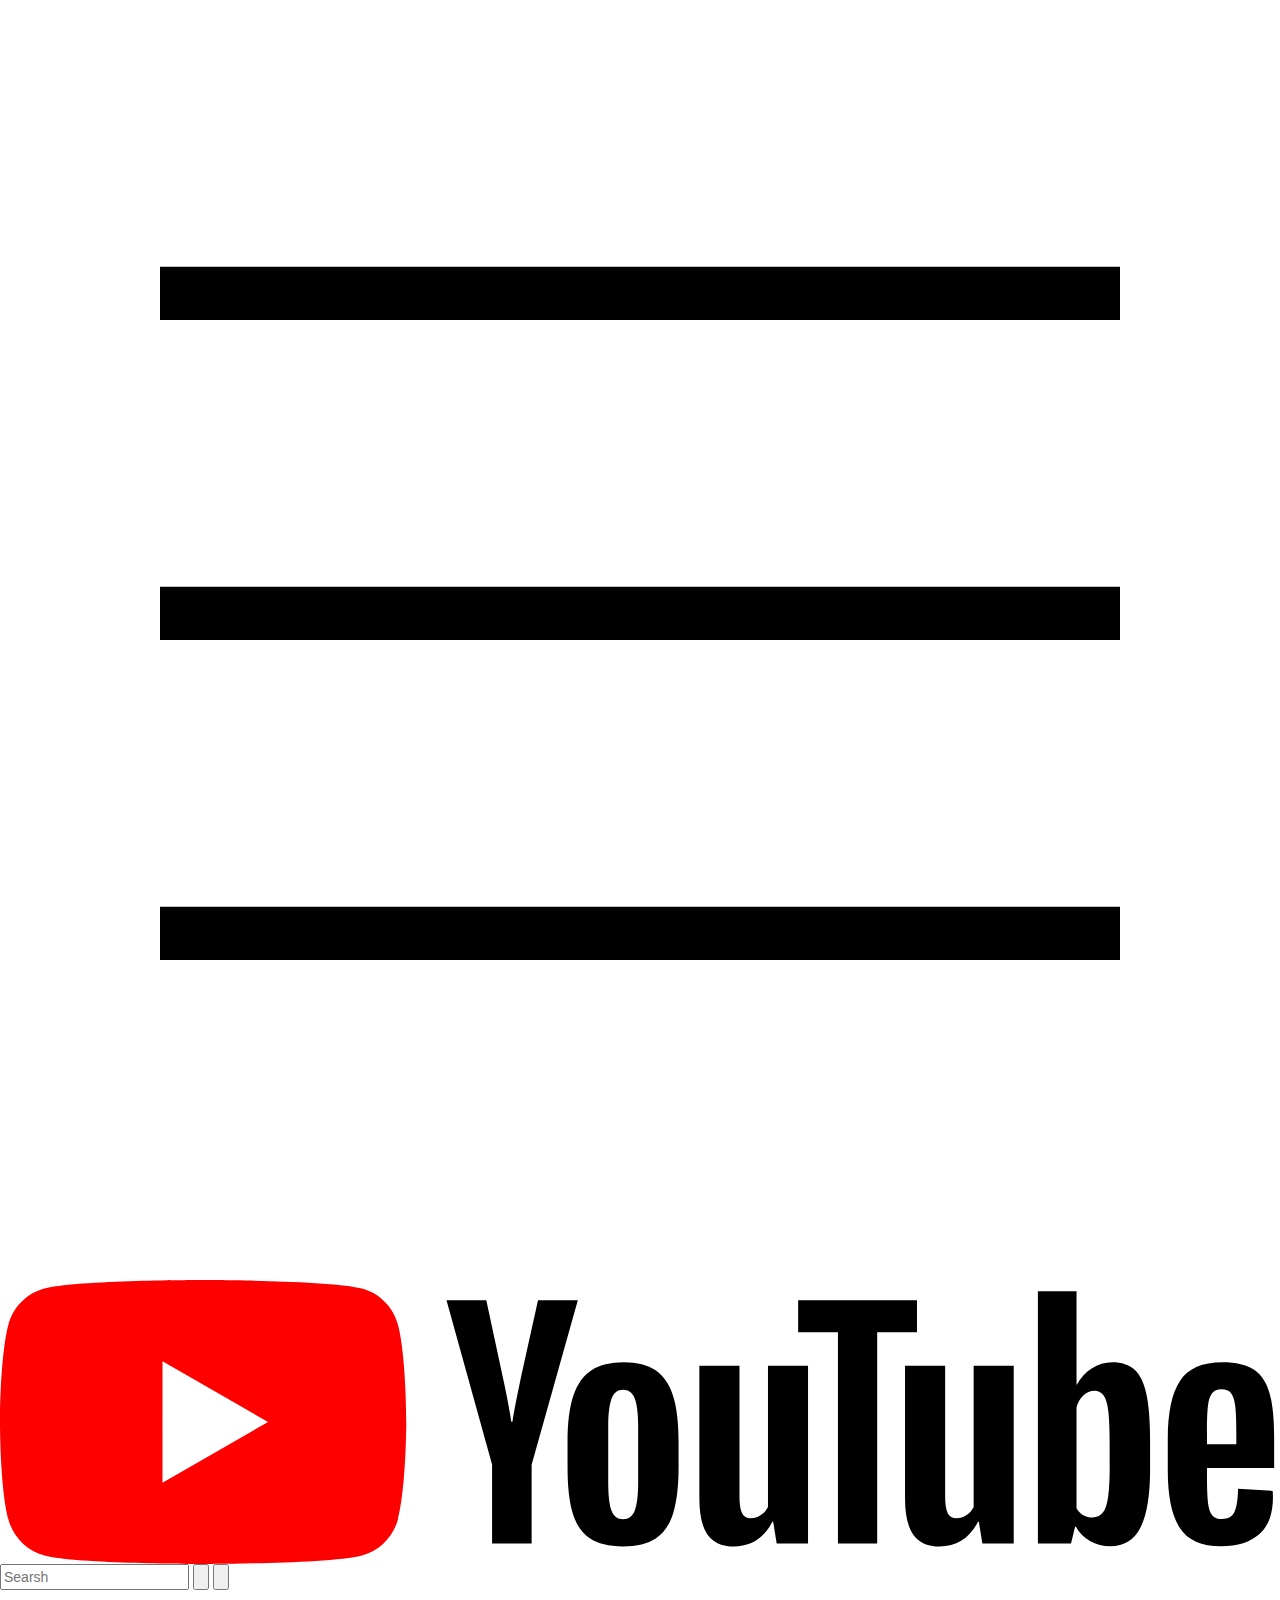
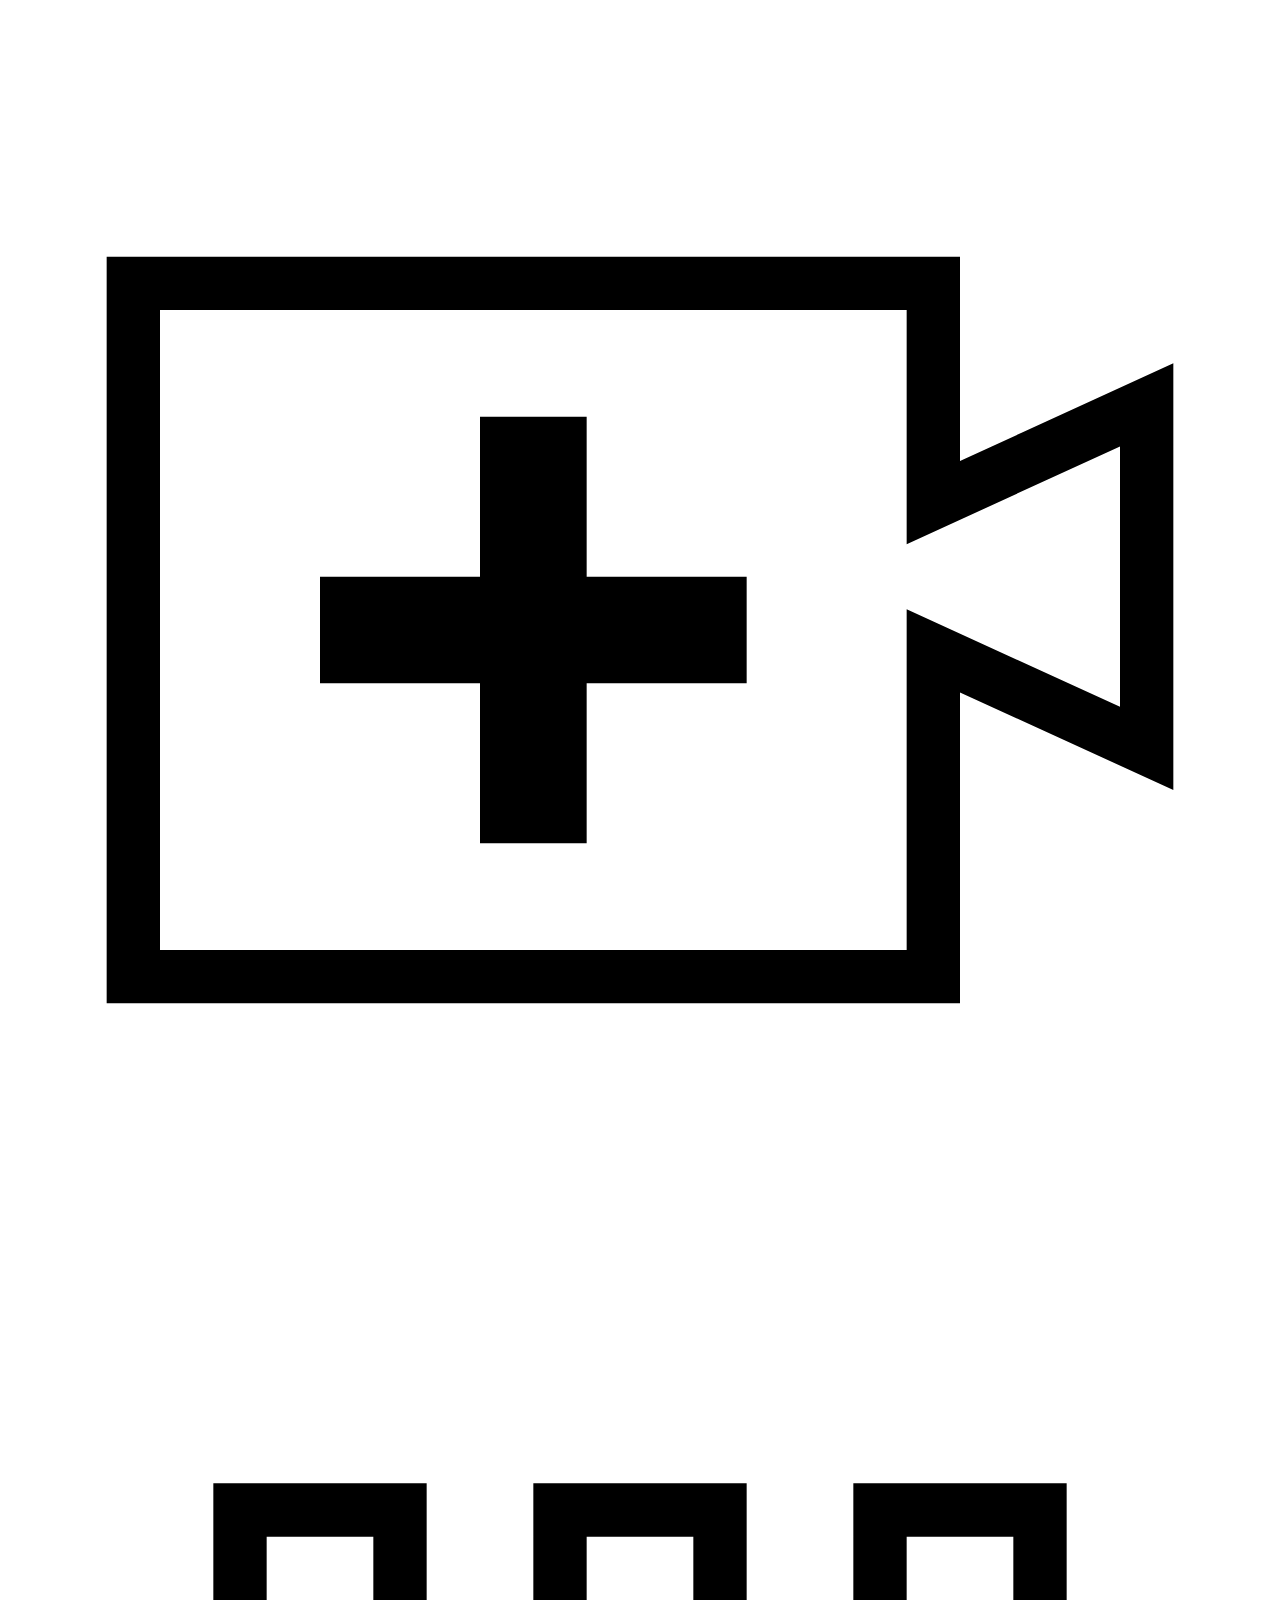
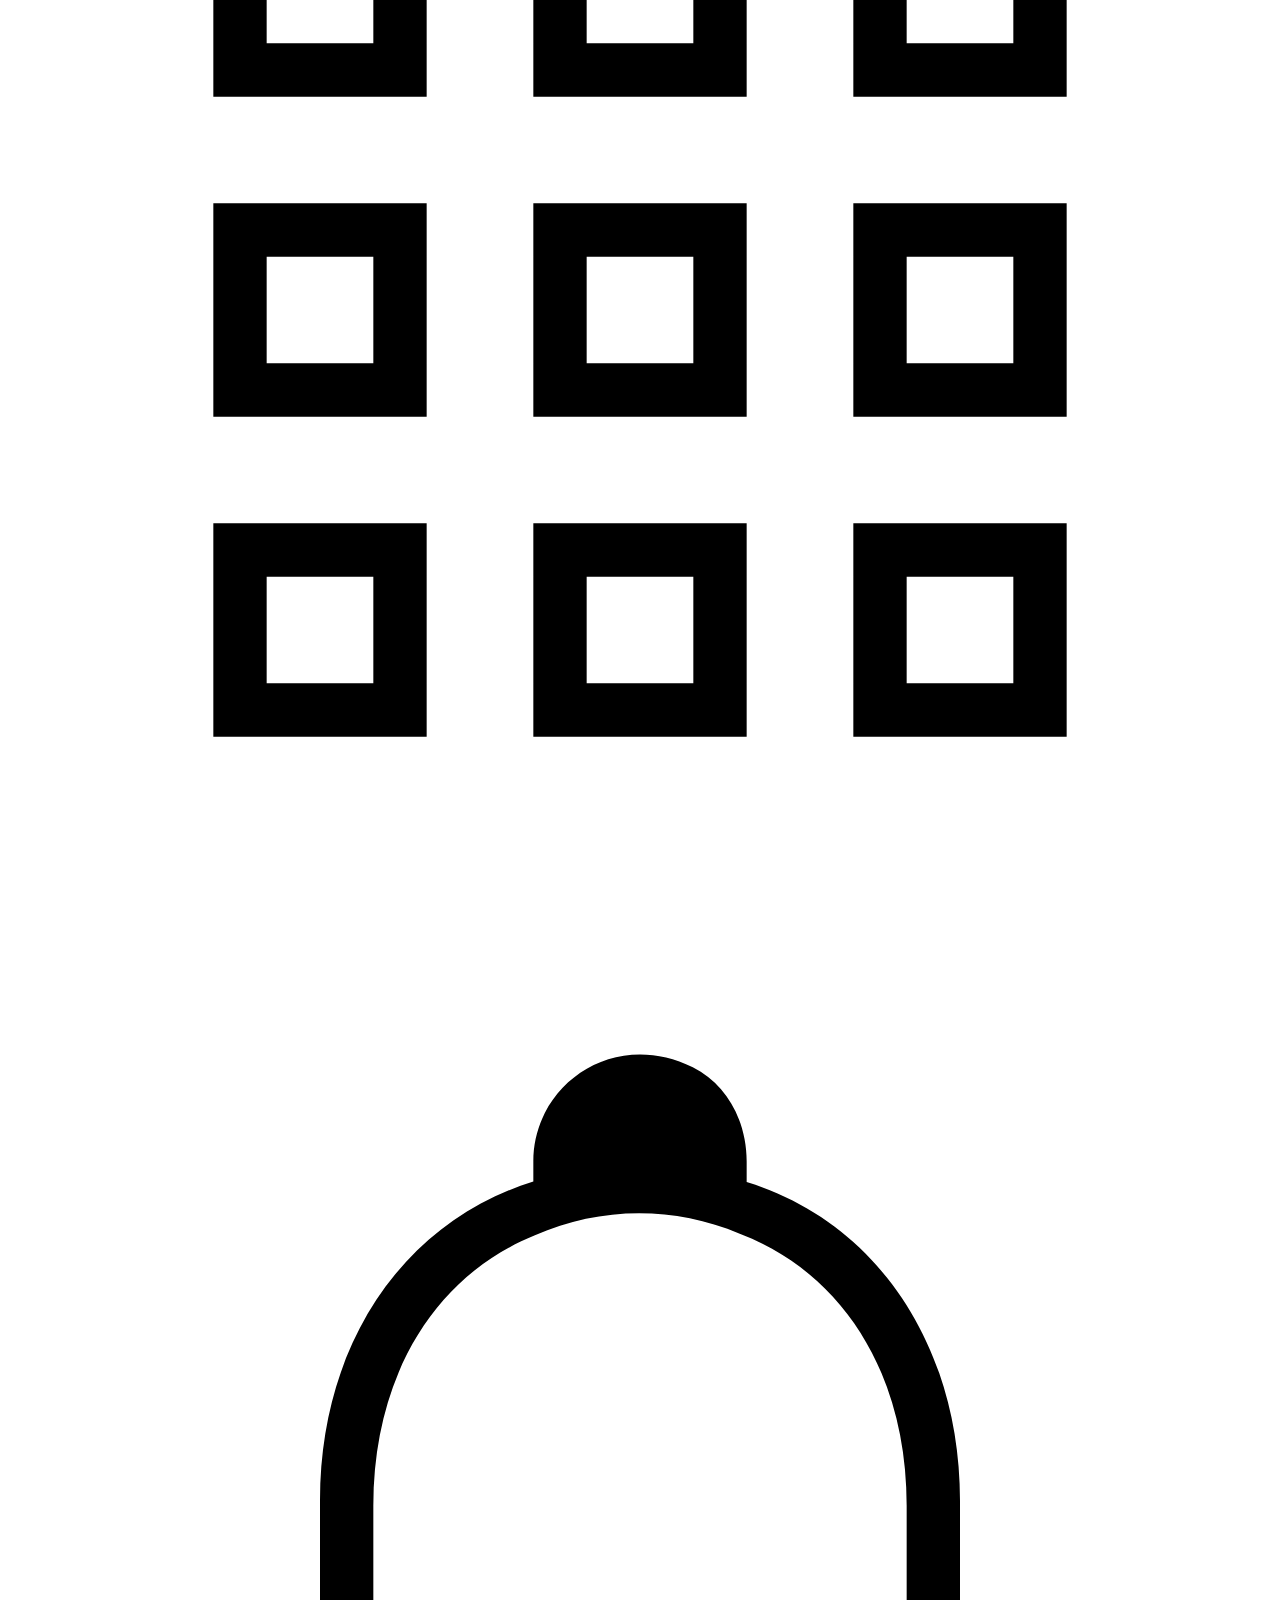
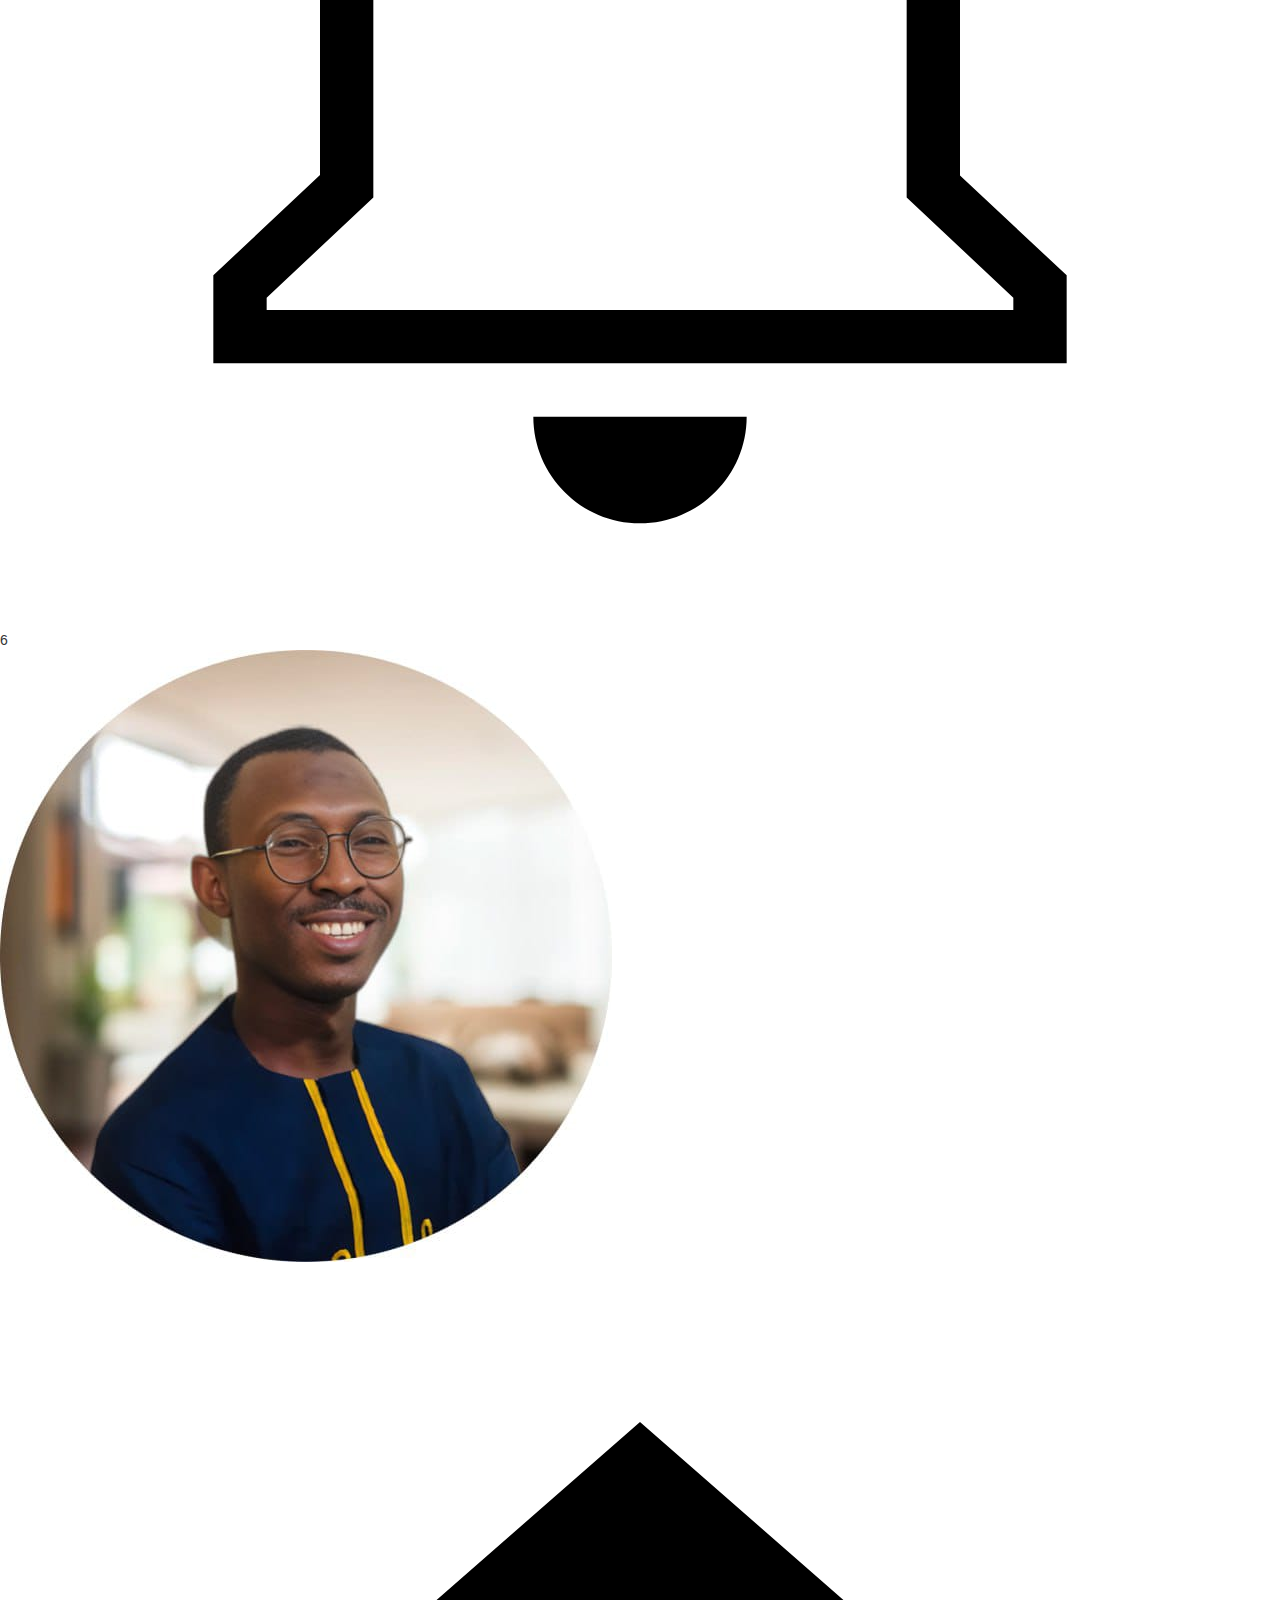
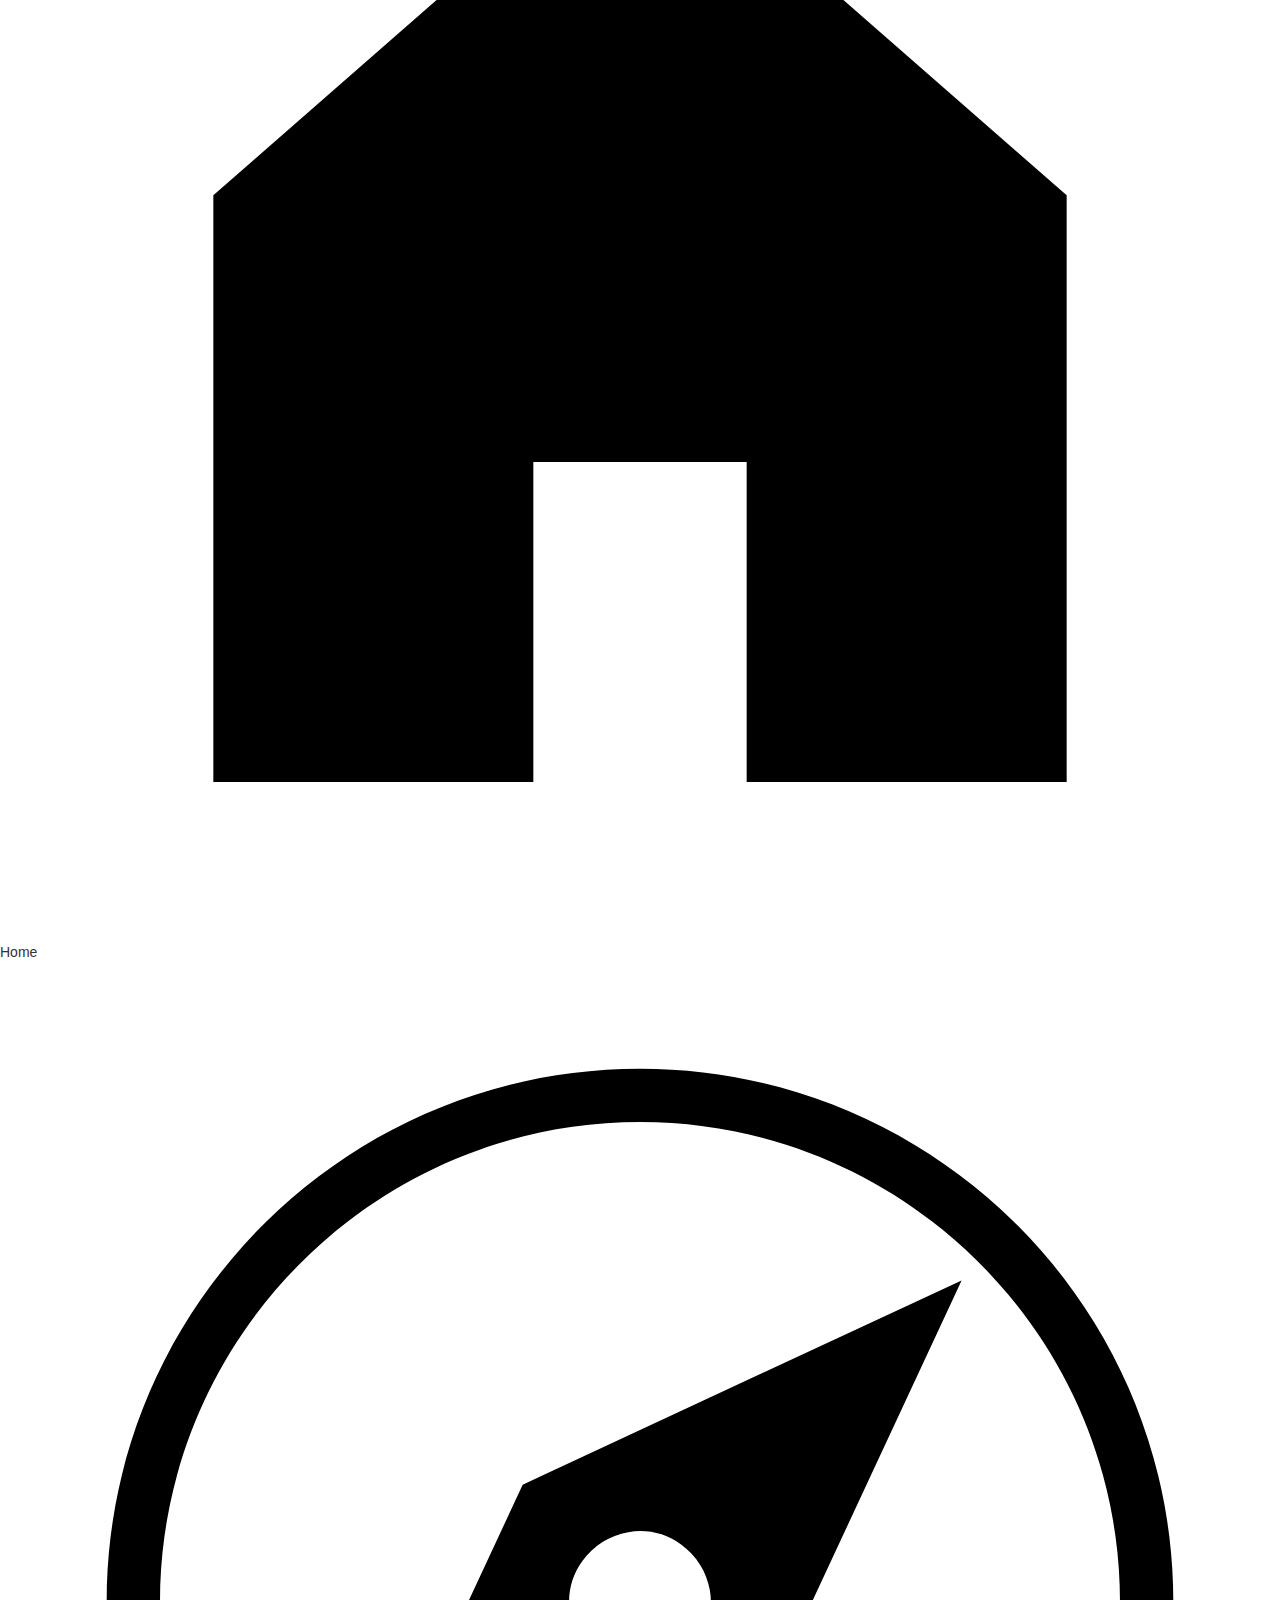
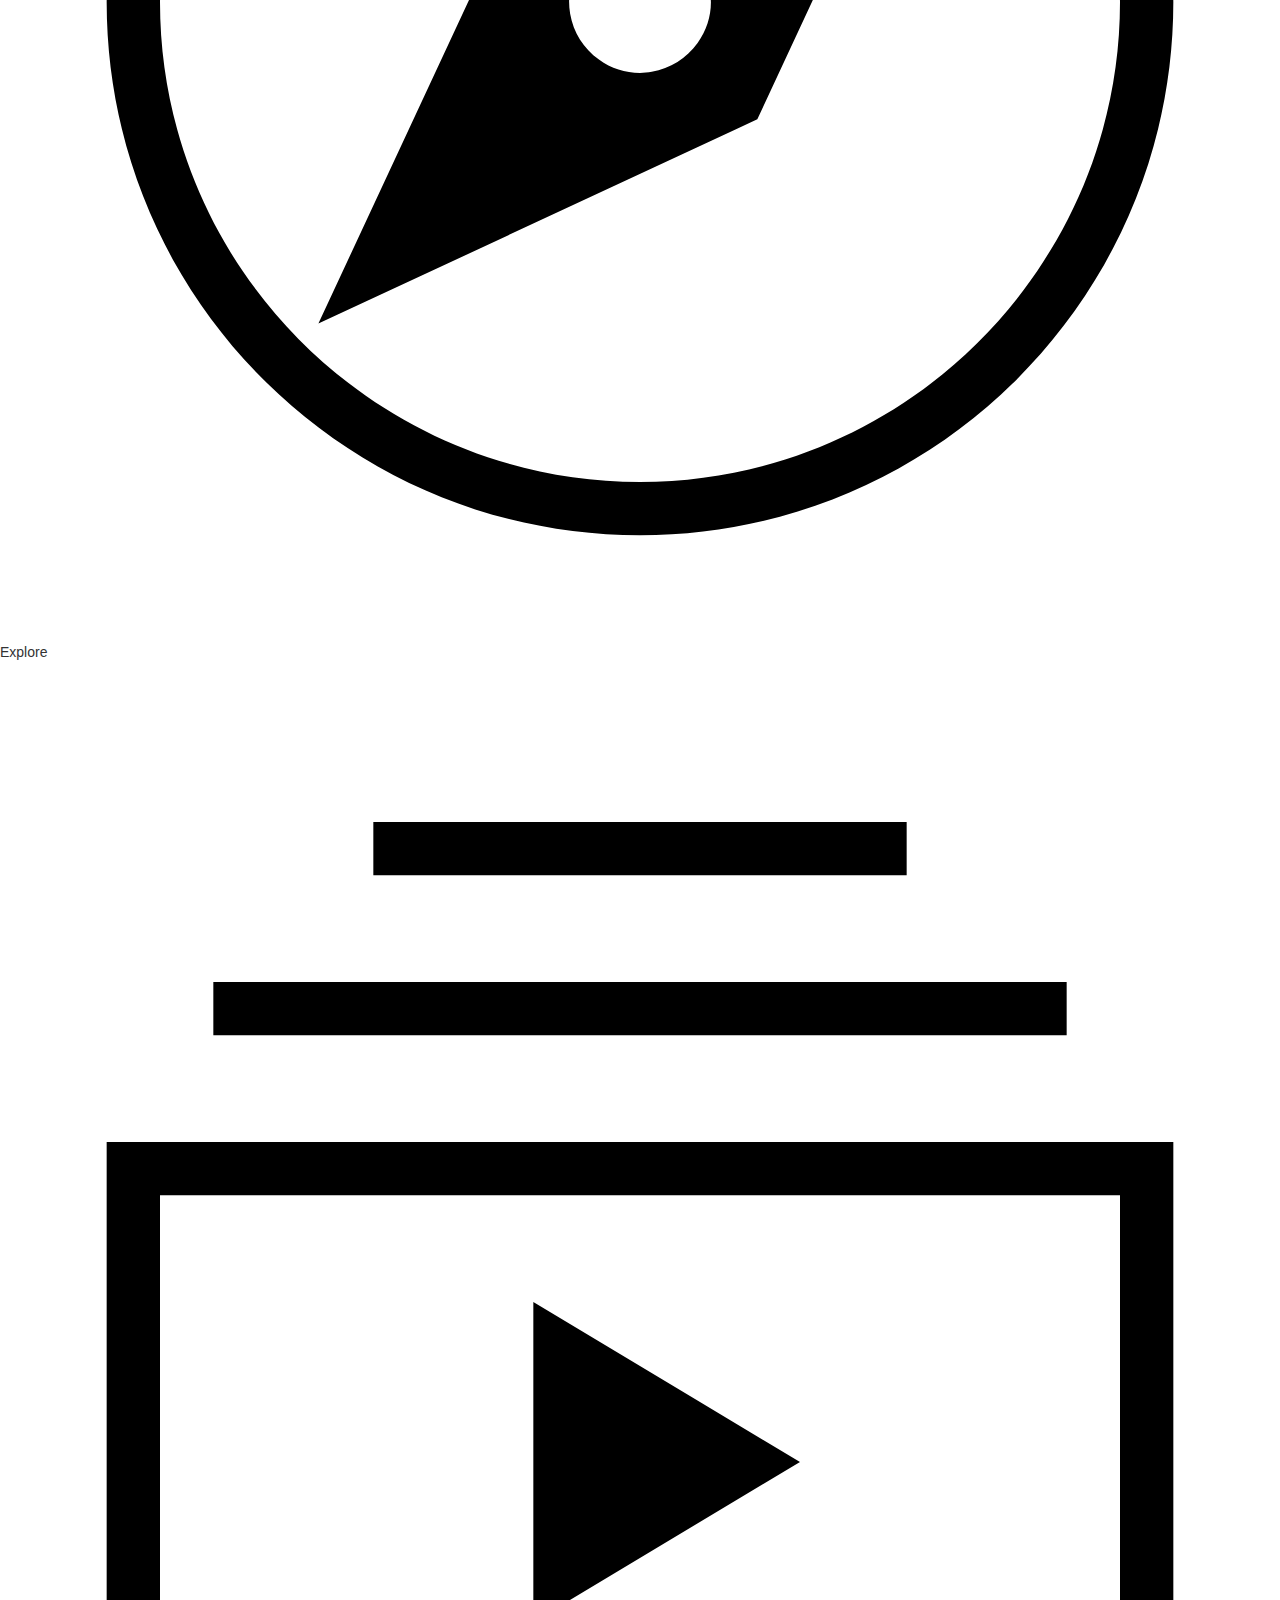
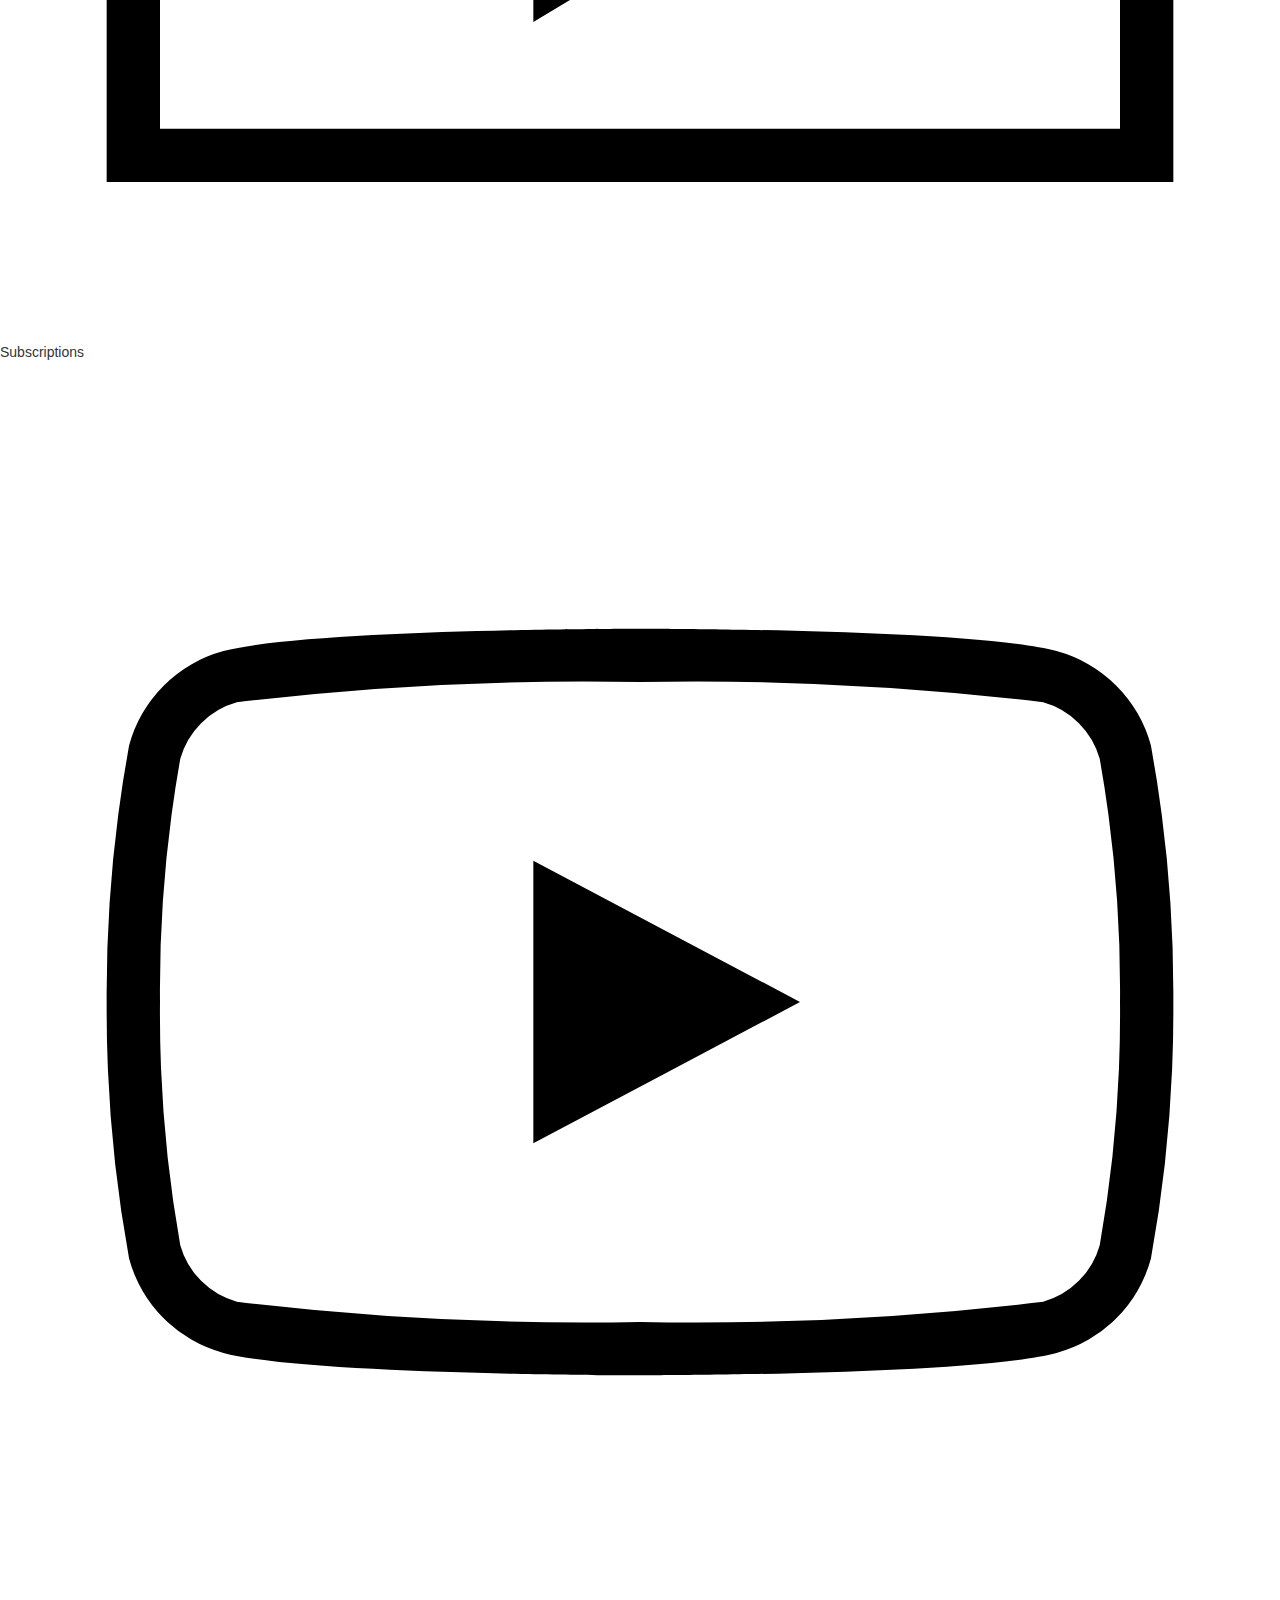
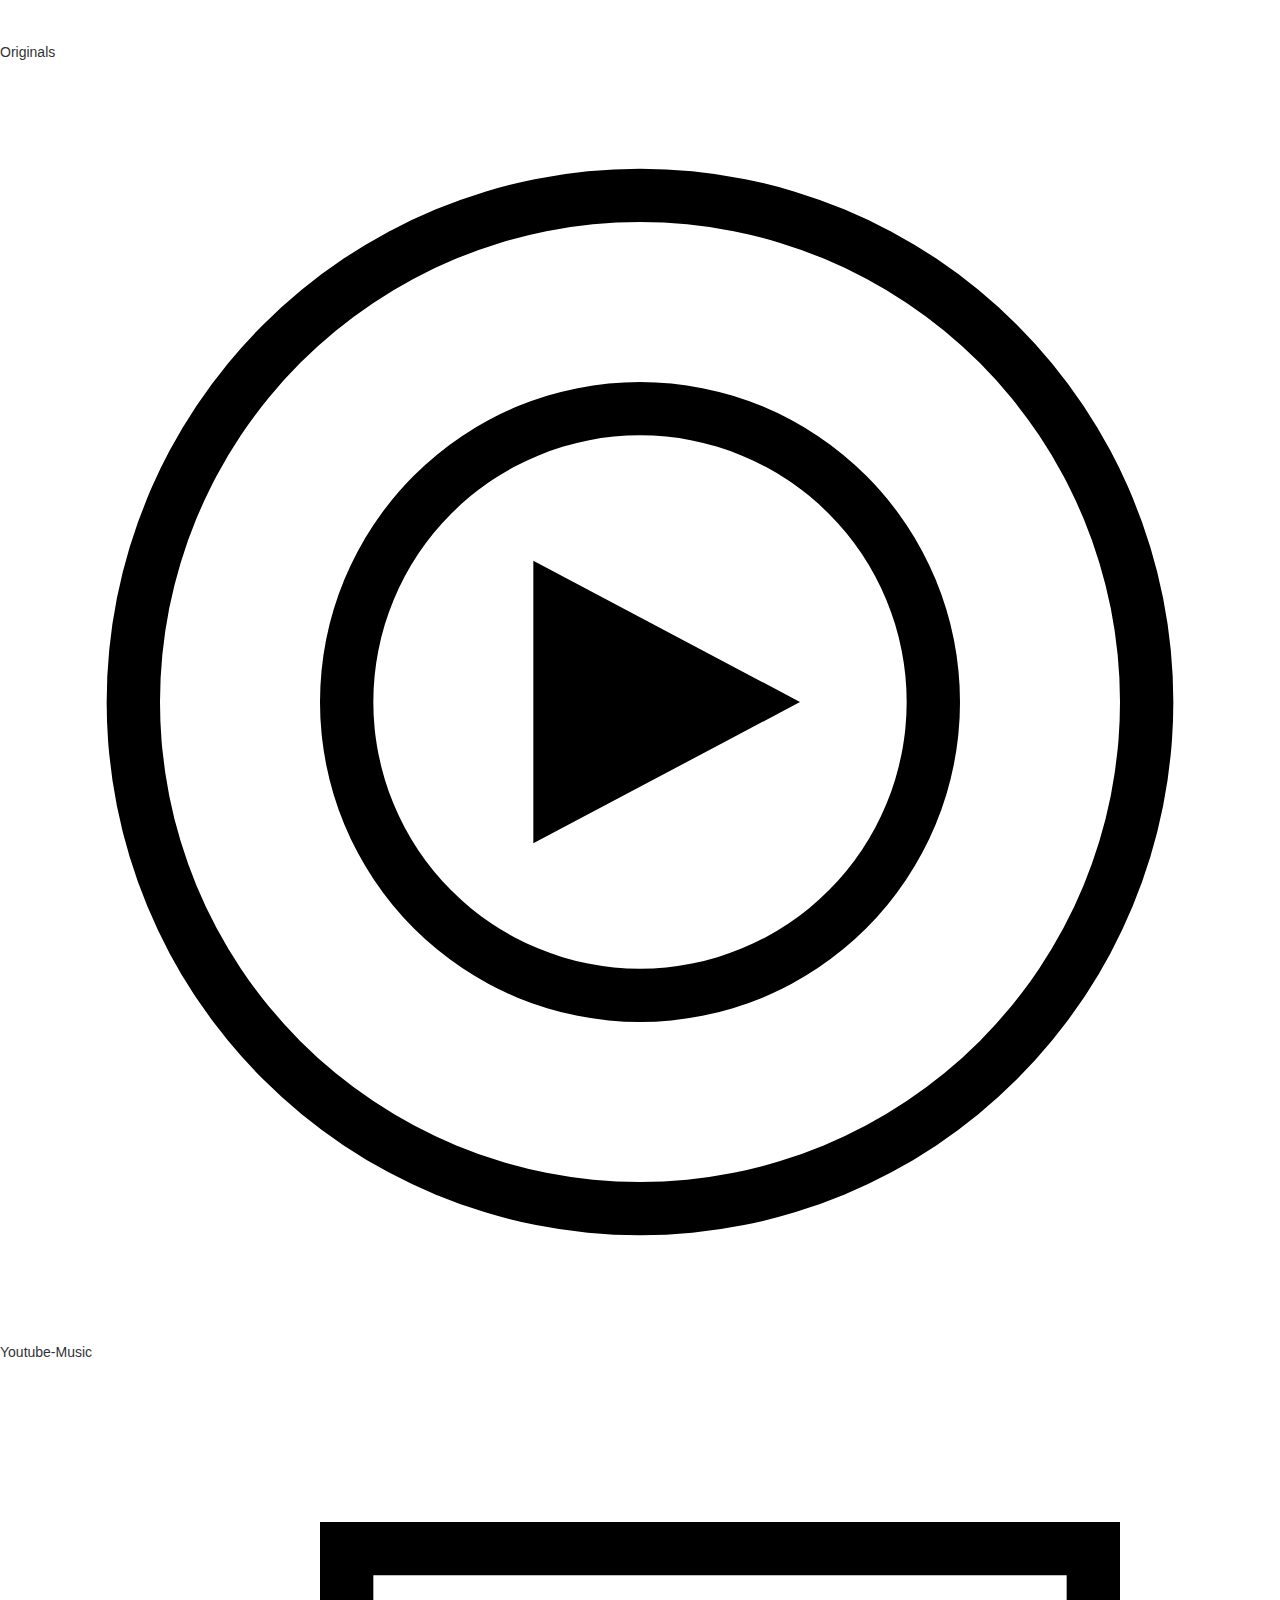
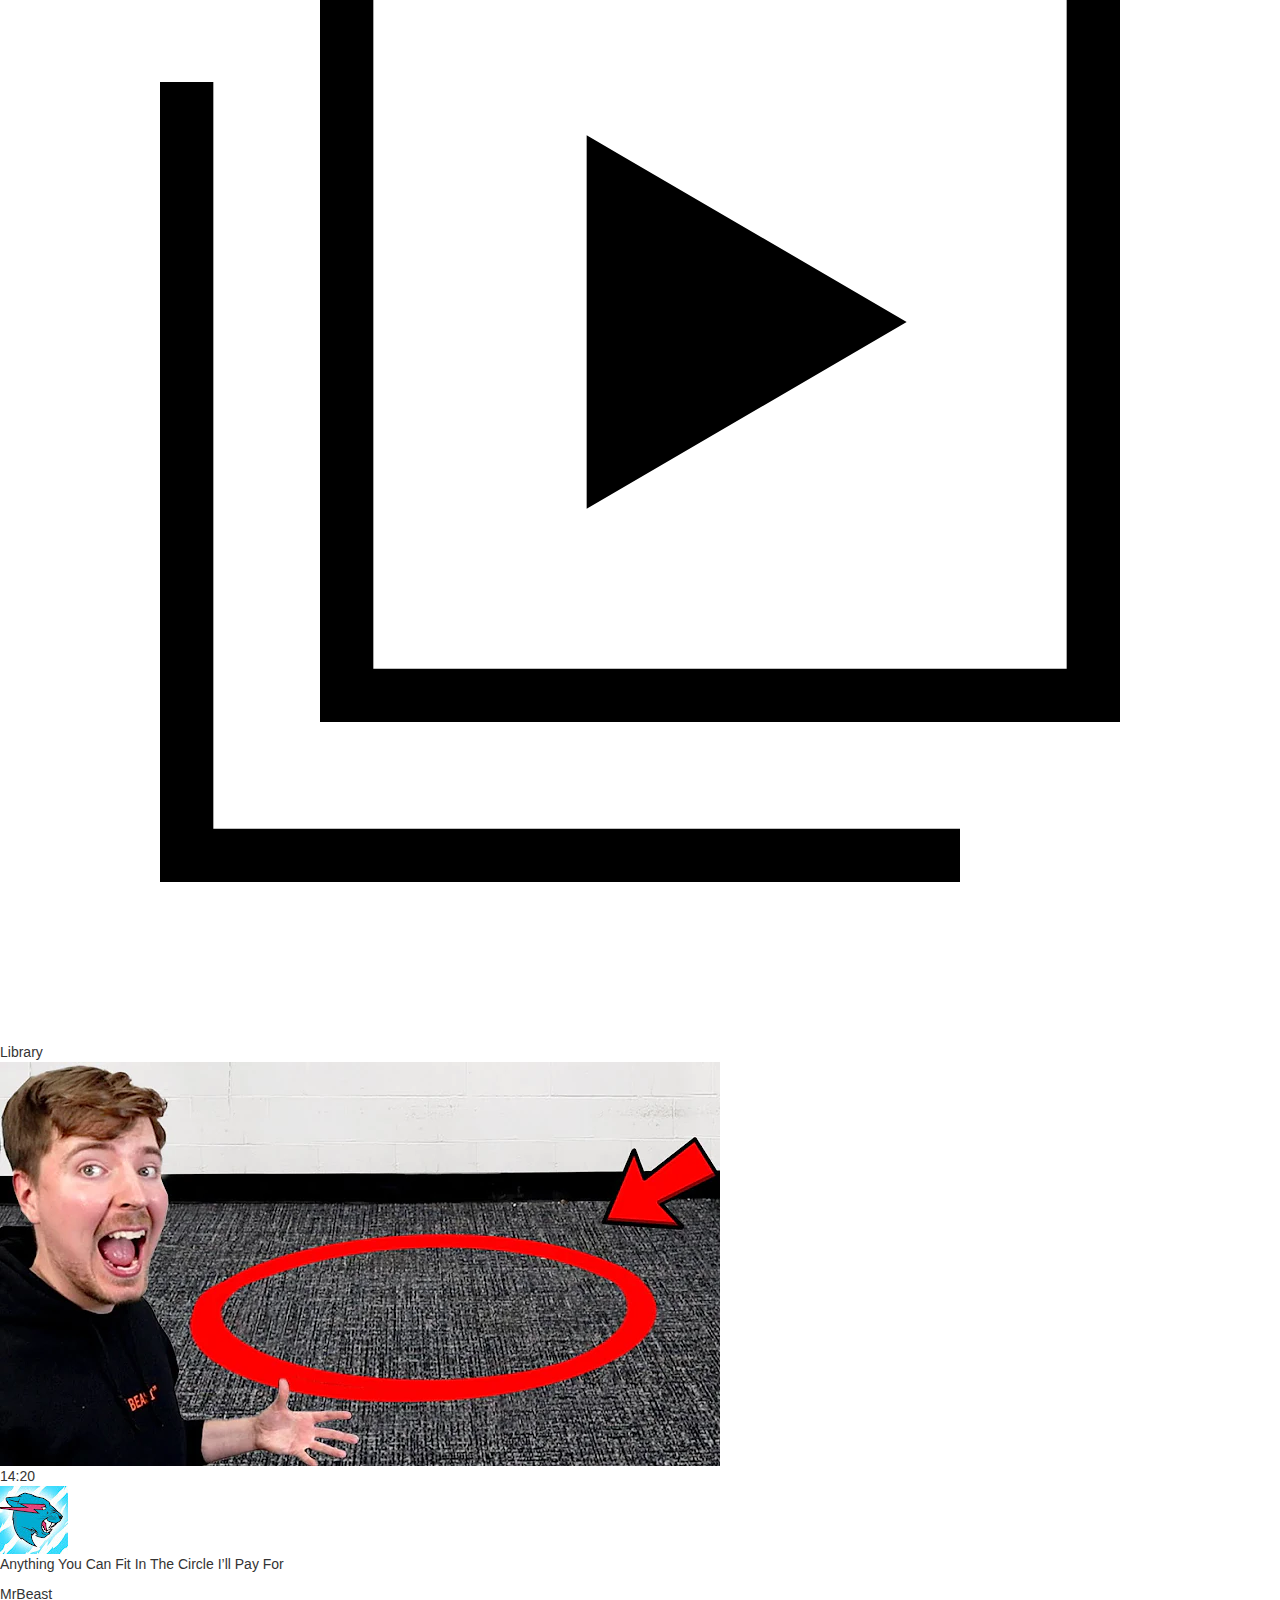
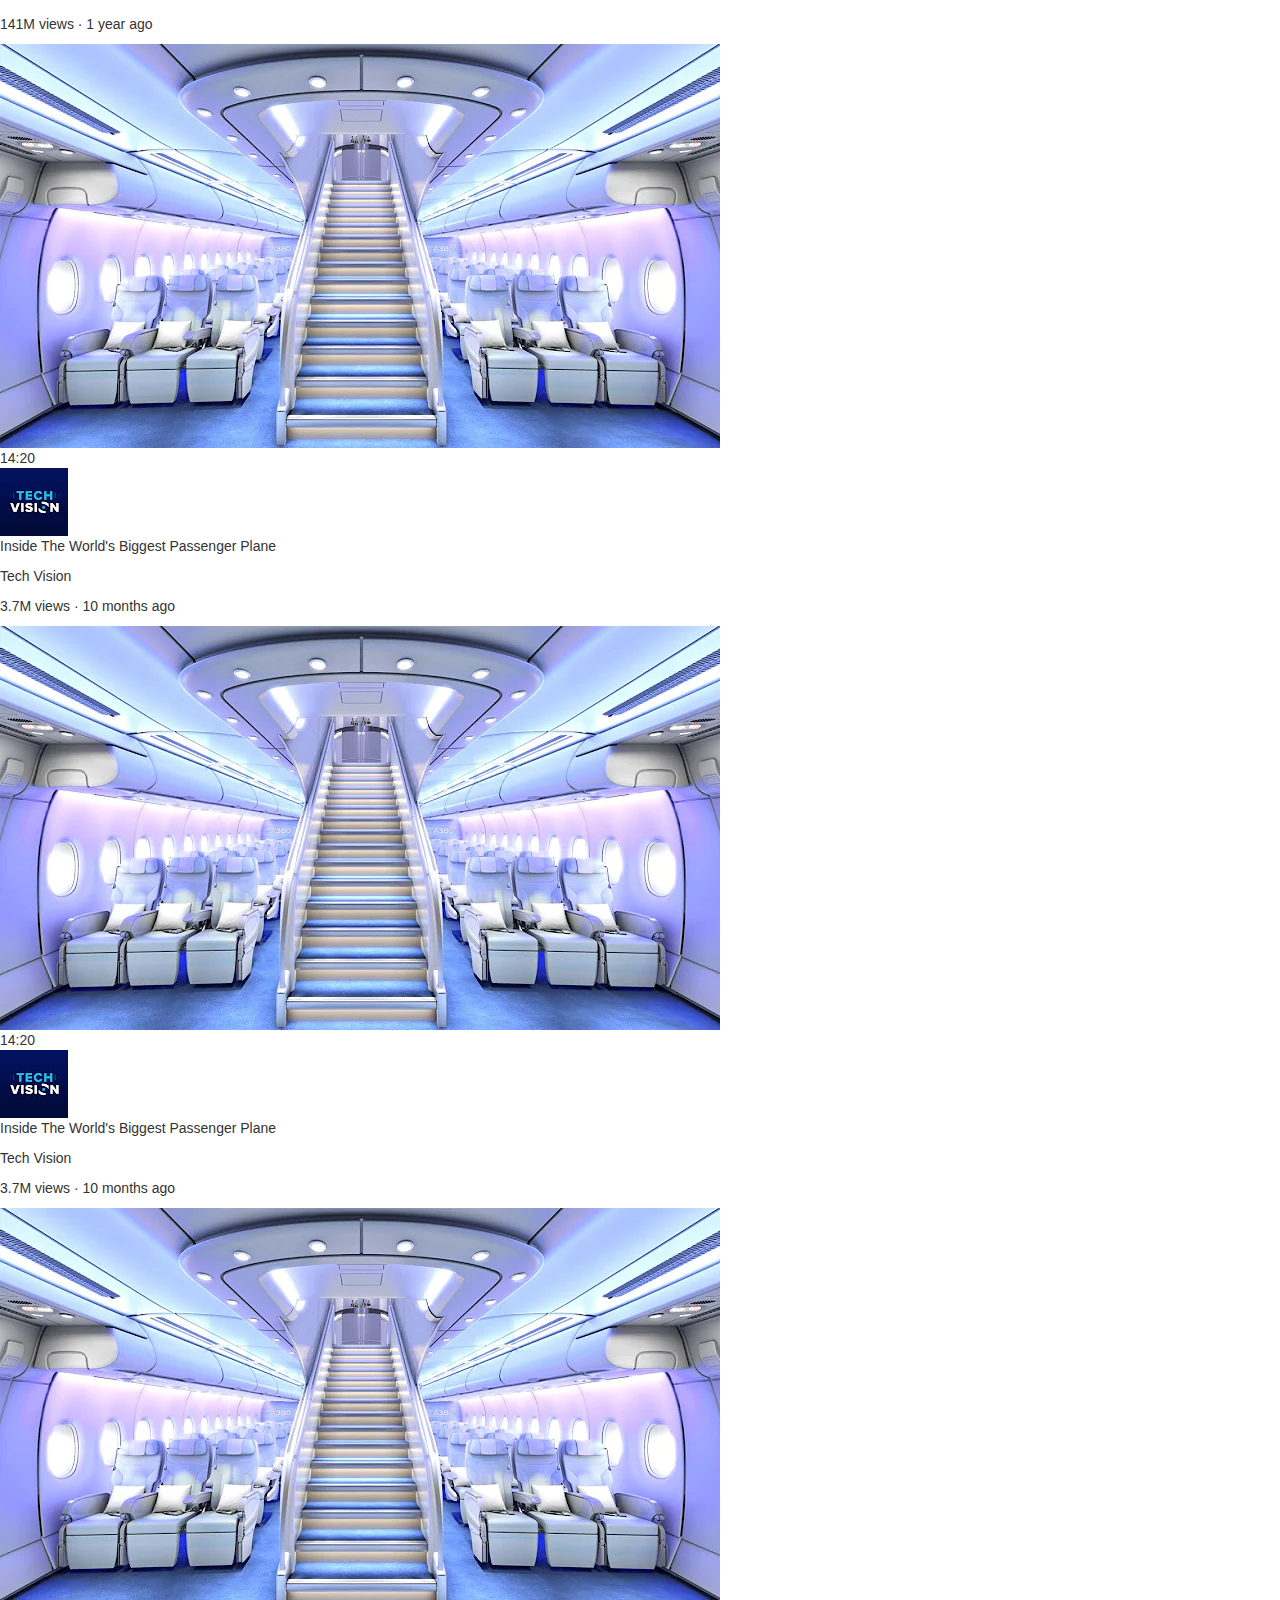
==== index.html @ 430811c9 "Update and rename youtube.html to index.html" ====
<!DOCTYPE html>
<html lang="en">
<head>
    <meta charset="UTF-8">
    <meta name="viewport" content="width=device-width, initial-scale=1.0">
    <title>Youtube.com</title>
    <link rel="stylesheet" href="../css/youtube.css">
    <link rel="stylesheet"  href="https://cdnjs.cloudflare.com/ajax/libs/font-awesome/4.7.0/css/font-awesome.min.css">
    <link rel="stylesheet" href="https://maxcdn.bootstrapcdn.com/bootstrap/3.4.1/css/bootstrap.min.css">
    <link href="https://fonts.googleapis.com/css2?family=Roboto:wght@100;300;400;500;700&display=swap" rel="stylesheet">
</head>
<body>

    <div class="header">
        <div class="left-section">
            <img class="hamburger-menu" src="../res/hamburger-menu.svg" alt="">
            <img class="youtube-logo" src="../res/youtube-logo.svg" alt="">
        </div>
        <div class="middle-section">
            <input class="Search-bar" type="text" placeholder="Searsh">
            <BUtton class="search-button">
                <img class="search-icon" src="../res/search.svg" alt="">
                <div class="tooltip">Searsh</div>
            </BUtton>
            <button class="voice-search-button">
                <img class="voice-search-icon" src="../res/voice-search-icon.svg" alt="">
                <div class="tooltip">Search with your voice</div>
                
            </button>
        </div>
        <div class="right-section">
            <div class="pload-icon-container">
                <img class="pload-icon" src="../res/upload.svg" alt="">
                <div class="tooltip">Create</div>
            </div>
            <div class="pload-icon-container">
                <img class="youtube-apps-icon" src="../res/youtube-apps.svg" alt="">
                <div class="tooltip">YouTube apps</div>
            </div>
            <div class="notifications-icon-container">
                <img class="notifications-icon" src="../res/notifications.svg" alt="">
                <div class="notification-count">6</div>
                <div class="tooltip">Notifications</div>
            </div>
            <div class="notifications-icon-container">
                <img class="current-user-pictures" src="../res/ousmane.jpg" alt="">
                <div class="tooltip">Profile</div>
            </div>
        </div>
    </div>
    
    <!-- side bare -->

    <div class="sidebar">
        <div class="sidebar-link">
            <img src="../res/home.svg" alt="">
            <div>Home</div>
        </div>
        <div class="sidebar-link">
            <img src="../res/explore.svg" alt="">
            <div>Explore</div>
        </div>
        <div class="sidebar-link">
            <img src="../res/subscriptions.svg" alt="">
            <div>Subscriptions</div>
        </div>
        <div class="sidebar-link">
            <img src="../res/originals.svg" alt="">
            <div>Originals</div>
        </div>
        <div class="sidebar-link">
            <img src="../res/youtube-music.svg" alt="">
            <div>Youtube-Music</div>
        </div>
        <div class="sidebar-link">
            <img src="../res/library.svg" alt="">
            <div>Library</div>
        </div>
    </div>
    <!-- side bare -->




   

    <div class="video-grid">
        <div class="video-preview">
            <div class="beast-row">
                <img class="beast" src="../res/bus.webp" alt="M.beast">
                <div class="time">14:20</div>
            </div>
            <div class="video-info-grid">
                <div class="channel-picture">
                    <img class="profile-picture" src="../res/bus1.jpeg" alt="M.beast">
                </div>
                <div class="video-info">
                    <p class="video-title">Anything You Can Fit In The Circle I’ll Pay For</p>
                    <p class="video-author">MrBeast</p>
                    <p class="video-stats">141M views &#183; 1 year ago</p>
                </div>
            </div>
        </div>
    
        <div class="video-preview">
            <div class="beast-row">
                <img class="beast" src="../res/home.webp" alt="home">
                <div class="time">14:20</div>
            </div>
    
            <div class="video-info-grid">
                <div class="channel-picture">
                    <img class="profile-picture" src="../res/hom1.jpeg" alt="M.beast">
                </div>
                <div class="video-info">
                    <p class="video-title">Inside The World's Biggest Passenger Plane</p>
                    <p class="video-author">Tech Vision</p>
                    <p class="video-stats">3.7M views &#183; 10 months ago</p>
                </div>
            </div>
        </div>
    
       <div class="video-preview">
            <div class="beast-row">
                <img class="beast" src="../res/home.webp" alt="home">
                <div class="time">14:20</div>
            </div>
    
            <div class="video-info-grid">
                <div class="channel-picture">
                    <img class="profile-picture" src="../res/hom1.jpeg" alt="M.beast">
                </div>
                <div class="video-info">
                    <p class="video-title">Inside The World's Biggest Passenger Plane</p>
                    <p class="video-author">Tech Vision</p>
                    <p class="video-stats">3.7M views &#183; 10 months ago</p>
                </div>
            </div>
        </div>
    
        <div class="video-preview">
            <div class="beast-row">
                <img class="beast" src="../res/home.webp" alt="home">
                <div class="time">14:20</div>
            </div>
    
            <div class="video-info-grid">
                <div class="channel-picture">
                    <img class="profile-picture" src="../res/hom1.jpeg" alt="M.beast">
                </div>
                <div class="video-info">
                    <p class="video-title">Inside The World's Biggest Passenger Plane</p>
                    <p class="video-author">Tech Vision</p>
                    <p class="video-stats">3.7M views &#183; 10 months ago</p>
                </div>
            </div>
        </div>
    
        <div class="video-preview">
            <div class="beast-row">
                <img class="beast" src="../res/home.webp" alt="home">
                <div class="time">14:20</div>
            </div>
    
            <div class="video-info-grid">
                <div class="channel-picture">
                    <img class="profile-picture" src="../res/hom1.jpeg" alt="M.beast">
                </div>
                <div class="video-info">
                    <p class="video-title">Inside The World's Biggest Passenger Plane</p>
                    <p class="video-author">Tech Vision</p>
                    <p class="video-stats">3.7M views &#183; 10 months ago</p>
                </div>
            </div>
        </div> 
    
        <div class="video-preview">
            <div class="beast-row">
                <img class="beast" src="../res/home.webp" alt="home">
                <div class="time">14:20</div>
            </div>
    
            <div class="video-info-grid">
                <div class="channel-picture">
                    <img class="profile-picture" src="../res/hom1.jpeg" alt="M.beast">
                </div>
                <div class="video-info">
                    <p class="video-title">Inside The World's Biggest Passenger Plane</p>
                    <p class="video-author">Tech Vision</p>
                    <p class="video-stats">3.7M views &#183; 10 months ago</p>
                </div>
            </div>
        </div> 
    
        <div class="video-preview">
            <div class="beast-row">
                <img class="beast" src="../res/home.webp" alt="home">
                <div class="time">14:20</div>
            </div>
    
            <div class="video-info-grid">
                <div class="channel-picture">
                    <img class="profile-picture" src="../res/hom1.jpeg" alt="M.beast">
                </div>
                <div class="video-info">
                    <p class="video-title">Inside The World's Biggest Passenger Plane</p>
                    <p class="video-author">Tech Vision</p>
                    <p class="video-stats">3.7M views &#183; 10 months ago</p>
                </div>
            </div>
        </div> 
    
        <div class="video-preview">
            <div class="beast-row">
                <img class="beast" src="../res/home.webp" alt="home">
                <div class="time">14:20</div>
            </div>
    
            <div class="video-info-grid">
                <div class="channel-picture">
                    <img class="profile-picture" src="../res/hom1.jpeg" alt="M.beast">
                </div>
                <div class="video-info">
                    <p class="video-title">Inside The World's Biggest Passenger Plane</p>
                    <p class="video-author">Tech Vision</p>
                    <p class="video-stats">3.7M views &#183; 10 months ago</p>
                </div>
            </div>
        </div> 
    
        <div class="video-preview">
            <div class="beast-row">
                <img class="beast" src="../res/home.webp" alt="home">
                <div class="time">14:20</div>
            </div>
    
            <div class="video-info-grid">
                <div class="channel-picture">
                    <img class="profile-picture" src="../res/hom1.jpeg" alt="M.beast">
                </div>
                <div class="video-info">
                    <p class="video-title">Inside The World's Biggest Passenger Plane</p>
                    <p class="video-author">Tech Vision</p>
                    <p class="video-stats">3.7M views &#183; 10 months ago</p>
                </div>
            </div>
        </div> 
    
    </div>



    
    <!-- <h1>Bonjour, monde!</h1>
    <p>Ceci est un exemple d'utilisation de la règle @font-face.</p> -->
    <!-- <i class="fa fa-car"></i>
    <i class="fa fa-car" style="font-size:48px"></i>
    <i class="fa fa-car" style="font-size:60px; color:blue"></i> -->
    <!-- <div class="progress">
        <div class="progress-bar" role="progressbar" style="width: 75%;" aria-valuenow="75" aria-valuemin="0" aria-valuemax="100">75%</div>
    </div> -->
    
</body>
</html>
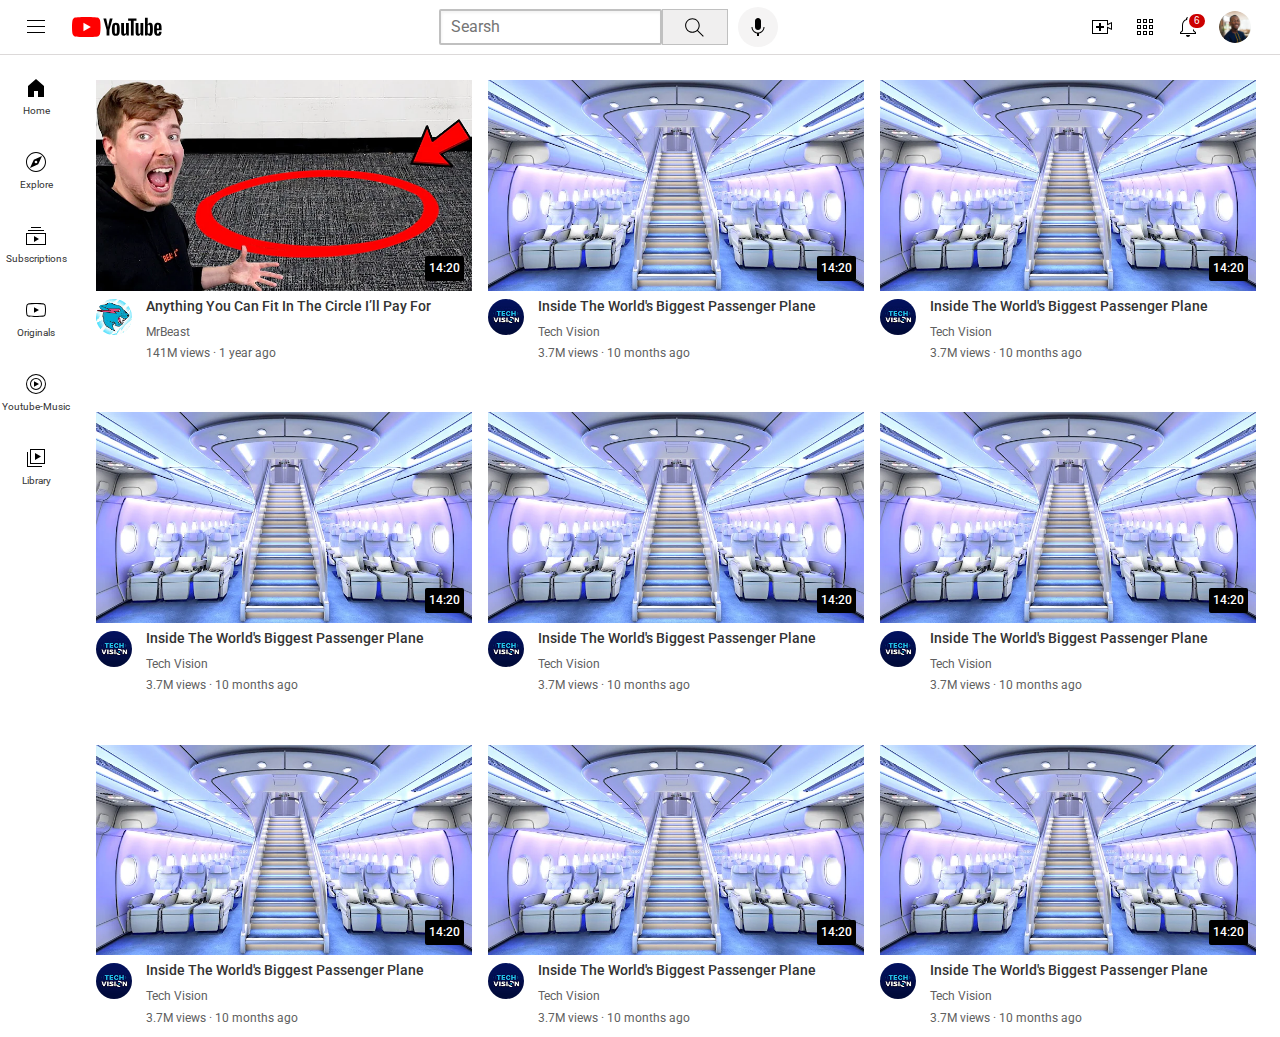
==== commit 25035fe0: "Update index.html" ====
--- a/index.html
+++ b/index.html
@@ -4,7 +4,7 @@
     <meta charset="UTF-8">
     <meta name="viewport" content="width=device-width, initial-scale=1.0">
     <title>Youtube.com</title>
-    <link rel="stylesheet" href="../css/youtube.css">
+    <link rel="stylesheet" href="youtube.css">
     <link rel="stylesheet"  href="https://cdnjs.cloudflare.com/ajax/libs/font-awesome/4.7.0/css/font-awesome.min.css">
     <link rel="stylesheet" href="https://maxcdn.bootstrapcdn.com/bootstrap/3.4.1/css/bootstrap.min.css">
     <link href="https://fonts.googleapis.com/css2?family=Roboto:wght@100;300;400;500;700&display=swap" rel="stylesheet">
--- a/youtube.css
+++ b/youtube.css
@@ -0,0 +1,333 @@
+body{
+    margin: 0;
+    padding-top: 80px;
+    padding-left: 96px;
+    padding-right: 24px;
+    background-color: rgb(245, 245, 245);
+}
+
+p{
+    font-family: 'Roboto', sans-serif;
+    margin-top: 0;
+    margin-bottom: 0;
+}
+.beast{
+    width: 100%;
+}
+/* partie bar de navigation */
+.Search-bar{
+    float: 1;
+    height: 36px;
+    padding-left: 10px;
+    font-size: 16px;
+    border-style: solid;
+    border-color: rgb(192, 192, 192);
+    border-radius: 2px;
+    box-shadow: inset 1px 2px 3px rgb(0, 0, 0, 0.05); 
+    
+}
+.Search-bar::placeholder{    /* cibler l'espace reservé sur un elements */
+    font-family: 'Roboto', Arial;
+    font-size: 16px;
+}
+.header{
+    height: 55px;
+    display: flex;
+    flex-direction: row;
+    justify-content: space-between;
+    position: fixed;
+    top: 0;
+    left: 0;
+    right: 0;
+    background-color: white;
+    border-bottom-width: 1px;
+    border-bottom-style: solid;
+    border-bottom-color: rgb(220, 217, 217);
+    z-index: 100;
+}
+@media (max-width: 600px){
+    header {
+        flex-direction: column;
+        justify-content: center;
+        align-items: center;
+        height: auto; /* Ajuste la hauteur si nécessaire */
+        padding: 10px;
+    }
+    .middle-section {
+        width: 100%;
+        margin: 10px 0;
+    }
+    .Search-bar {
+        width: calc(100% - 76px);
+        margin-right: 0px;
+    }
+    .search-button,
+    .voice-search-button {
+        margin: 0;
+    }
+    .right-section {
+        width: 80px; /* Réduit la largeur de la section droite */
+        justify-content: space-around;
+    }
+
+ }
+.left-section{
+    display: flex;
+    align-items: center;
+}
+.middle-section{
+    flex: 1;
+    margin-left: 70px;
+    margin-right: 35px;
+    max-width: 400px;
+    display: flex;
+    align-items: center;
+
+}
+.hamburger-menu{
+    height: 24px; 
+    margin-left: 24px;
+    margin-right: 24px; 
+    cursor: pointer;  
+}
+.youtube-logo{
+    height: 20px;
+    cursor: pointer;
+}
+.search-button{
+    height: 36px;
+    width: 66px;
+    background-color: rgb(240, 239, 239);
+    border-width: 1px;
+    border-style: solid;
+    border-color: rgb(192, 192, 192);
+    margin-left: -1;
+    margin-right: 10px;
+}
+.search-button, 
+.voice-search-button,
+.pload-icon-container,
+.notifications-icon-container{
+    display: flex;
+    justify-content: center;
+    align-items: center;
+    position: relative;
+}
+.search-button .tooltip,
+.voice-search-button .tooltip,
+.pload-icon-container .tooltip,
+.notifications-icon-container .tooltip{
+    font-family: 'Roboto', Arial;
+    position: absolute;
+    background-color: gray;
+    color: white;
+    padding-top: 4px;
+    padding-left: 8px;
+    padding-right: 8px;
+    border-radius: 2px;
+    font-size: 12px;
+    bottom: -30px;
+    opacity: 0;
+    transition: opacity 0.15s;
+    pointer-events: none;
+    white-space: nowrap;
+}
+
+.search-button:hover .tooltip,
+.voice-search-button:hover .tooltip,
+.pload-icon-container:hover .tooltip,
+.notifications-icon-container:hover .tooltip{
+    opacity: 1;
+}
+
+.voice-search-button{
+    height: 40px;
+    width: 40px;  
+    border-radius: 20px;
+    border: none;  
+    background-color: rgb(245, 244, 244);
+}
+.search-icon{
+    height: 25px;
+}
+.voice-search-icon{
+    height: 24px;
+}
+.right-section{
+    width: 180px;
+    margin-right: 20px;
+    display: flex;
+    align-items: center;
+    justify-content: space-around;
+    flex-shrink: 0;  /* pour garder la taille */
+}
+.pload-icon{
+    height: 24px;
+    cursor: pointer;
+}
+.youtube-apps-icon{
+    height: 24px;
+    cursor: pointer;
+}
+.notifications-icon{
+    height: 24px;
+    cursor: pointer;
+}
+.current-user-pictures{
+    height: 32px;
+    border-radius: 16px;
+    cursor: pointer;
+}
+
+
+/*fin de la partie bar de navigation */
+.video-title{
+    margin-top: 0;
+    font-size: 14px;
+    font-weight: 500;
+    line-height: 15px;
+    margin-bottom: 10px;
+}
+.video-author{
+    font-size: 12px;
+    color: rgb(96, 96, 96);
+    margin-bottom: 4px;
+}
+.video-stats{
+    font-size: 12px;
+    color: rgb(96, 96, 96);
+}
+.profile-picture{
+    width: 36px;
+    border-radius: 50px;
+    
+}
+.beast-row{
+    position: relative; /* lorsqu'il ya position absolute et relative, absolute se place dans relalive// absolute a l'interieur de relative */
+    margin-bottom: 8px;
+}
+.video-info-grid{
+    display: grid;
+    grid-template-columns: 50px 1fr;
+}
+
+.video-grid{
+    display: grid;
+    grid-template-columns: 1fr 1fr 1fr;
+    column-gap: 16px;
+    row-gap: 40px;
+}
+
+ /* partie responsive */
+ @media (max-width: 600px){
+    .video-grid{
+        grid-template-columns: 1fr 1fr;
+    }
+ }
+
+
+
+
+ @media screen and (max-width: 300px) {
+    /* write your CSS in this code block */
+}
+/* Extra small devices */
+@media (max-width: 576px) { /* Cette media query s'applique aux appareils dont la largeur de l'écran est inférieure ou égale à 576 pixels. Elle est souvent utilisée pour cibler les petits téléphones en mode portrait. */ } 
+/* Small devices (landscape phones, 576px and up)  */
+   @media (min-width: 576px) and (max-width: 768px) { /* Cette media query s'applique aux appareils dont la largeur de l'écran est comprise entre 576 pixels et 768 pixels. Elle est utilisée pour cibler les téléphones en mode paysage et les petits écrans de tablettes. */ } 
+/* Medium devices (tablets, 768px and up)  */
+   @media (min-width: 768px) and (max-width: 992px)  { /* Cette media query s'applique aux appareils dont la largeur de l'écran est comprise entre 768 pixels et 992 pixels. Elle est utilisée pour cibler les tablettes et les petits écrans d'ordinateurs portables. */ } 
+/* Large devices (desktops, 992px and up)  */
+   @media (min-width: 992px) and (max-width: 1200px)  { /* Cette media query s'applique aux appareils dont la largeur de l'écran est comprise entre 992 pixels et 1200 pixels. Elle est utilisée pour cibler les écrans d'ordinateurs de bureau standards. */ } 
+/* Extra large devices (large desktops, 1200px and up)  */
+   @media (min-width: 1200px) { /* Cette media query s'applique aux appareils dont la largeur de l'écran est supérieure ou égale à 1200 pixels. Elle est utilisée pour cibler les grands écrans d'ordinateurs de bureau et les télévisions. */ } 
+
+  /* Fin partie responsive */
+
+
+
+/* sidebar */
+.sidebar{
+    position: fixed;
+    left: 0;
+    bottom: 0;
+    top: 55px;
+    background-color: white;
+    width: 72px;
+    z-index: 200;
+    padding-top: 5px;
+}
+.sidebar-link{
+    height: 74px;
+    display: flex;
+    align-items: center;
+    justify-content: center;
+    flex-direction: column;
+    cursor: pointer;
+}
+.sidebar-link:hover{
+    background-color: rgb(236, 235, 235);
+}
+.sidebar-link img{
+    height: 24px;
+    margin-bottom: 4px;
+}
+.sidebar-link div{
+    font-size: 10px;
+    cursor: pointer;
+    font-family: 'Roboto', Arial;
+}
+/* fin side bar */
+
+.time{
+    position: absolute; /* lorsqu'il ya position absolute et relative, absolute se place dans relalive */
+    background-color: black;
+    color: white;
+    right: 8px;
+    bottom: 10px;
+    font-family: 'Roboto', sans-serif;
+    font-size: 12px;
+    font-weight: 500;
+    padding: 4px;
+    padding-top: 4px;
+    padding-bottom: 4px;
+    border-radius: 2px;
+}
+.notification-count{
+    background-color: #cc0000;
+    border-radius: 80px;
+    position: absolute;
+    top: -3px;
+    right: -7px;
+    color: white;
+    border: 2px solid white;
+    font-size: 10px;
+    padding: 0 5px;
+}
+.notifications-icon-container{
+    position: relative;
+}
+
+
+
+
+
+
+
+
+
+
+
+
+   /* @font-face {
+    font-family: 'MaPolicePersonnalisee';
+    src: url('fonts/MaPolicePersonnalisee.woff2') format('woff2'),
+         url('fonts/MaPolicePersonnalisee.woff') format('woff');
+    font-weight: normal;
+    font-style: normal;
+} */
+
+/* body {
+    font-family: 'MaPolicePersonnalisee', sans-serif;
+} */
+
